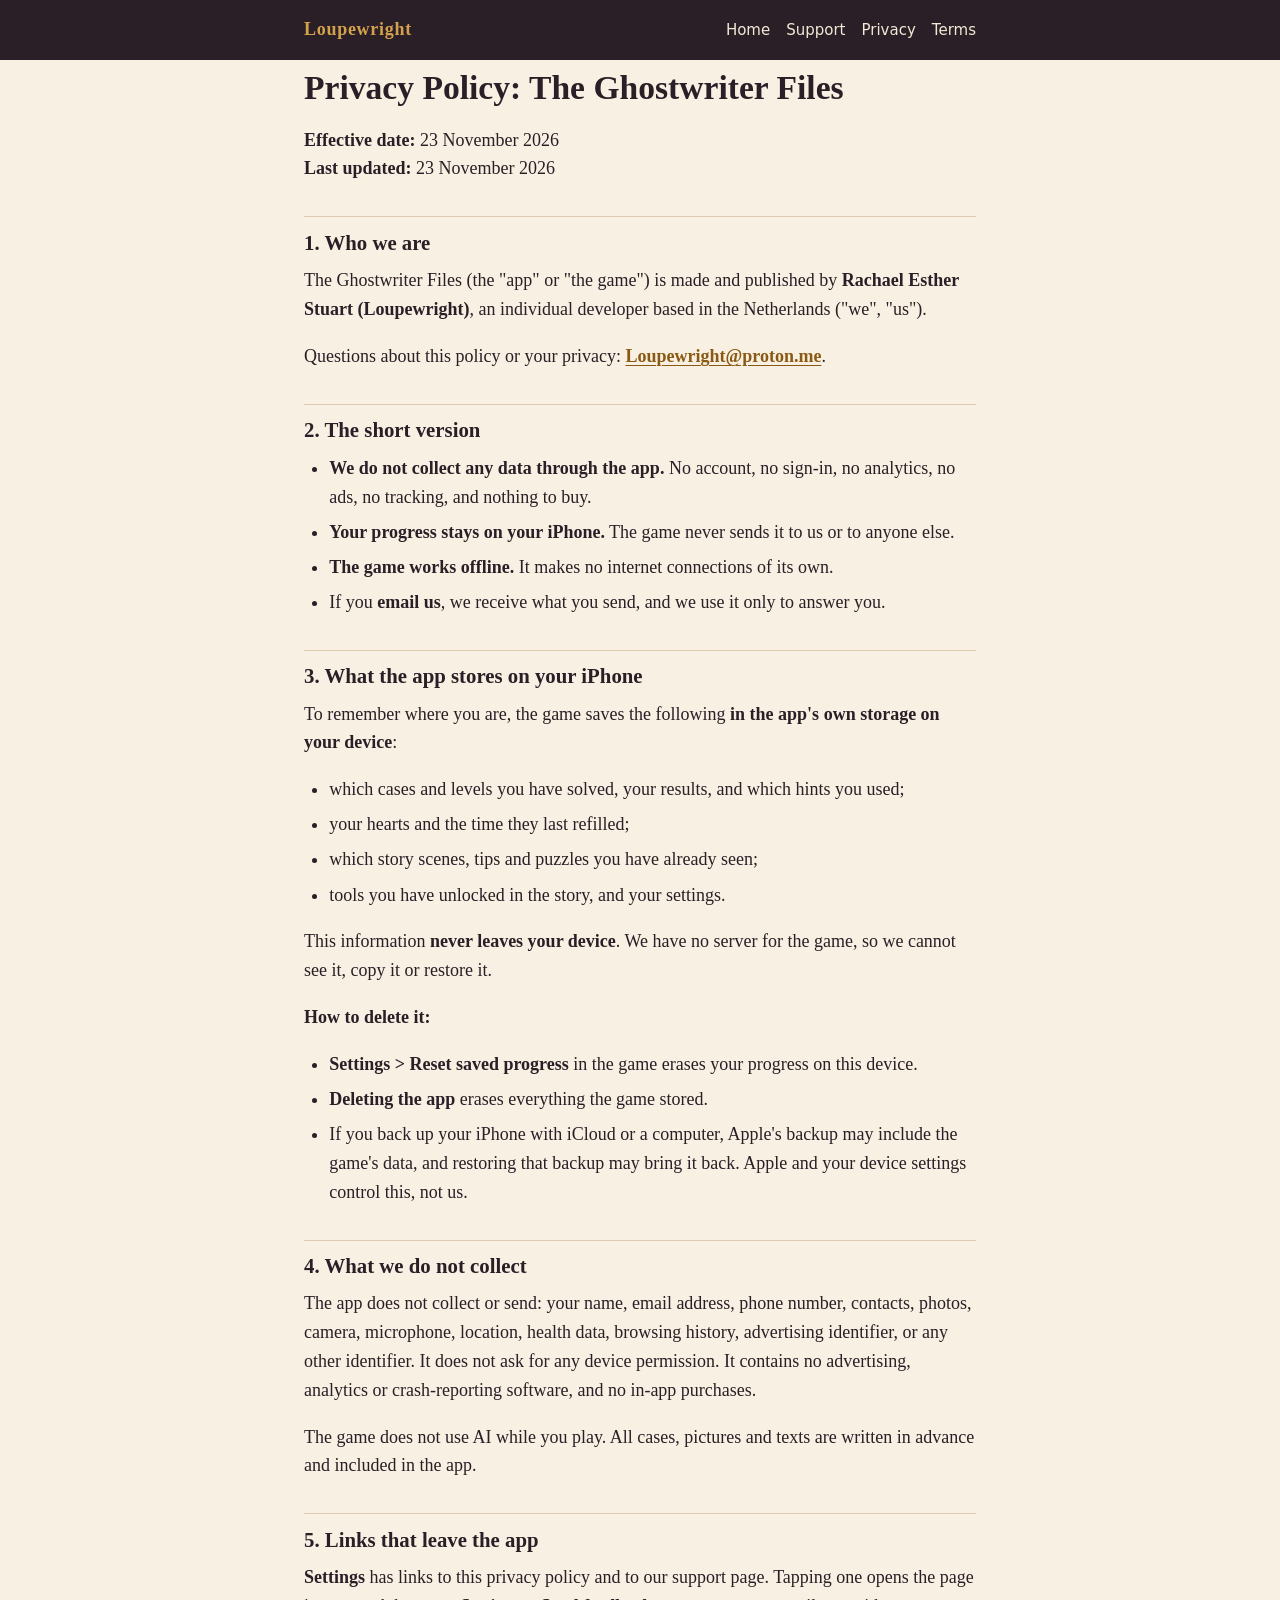
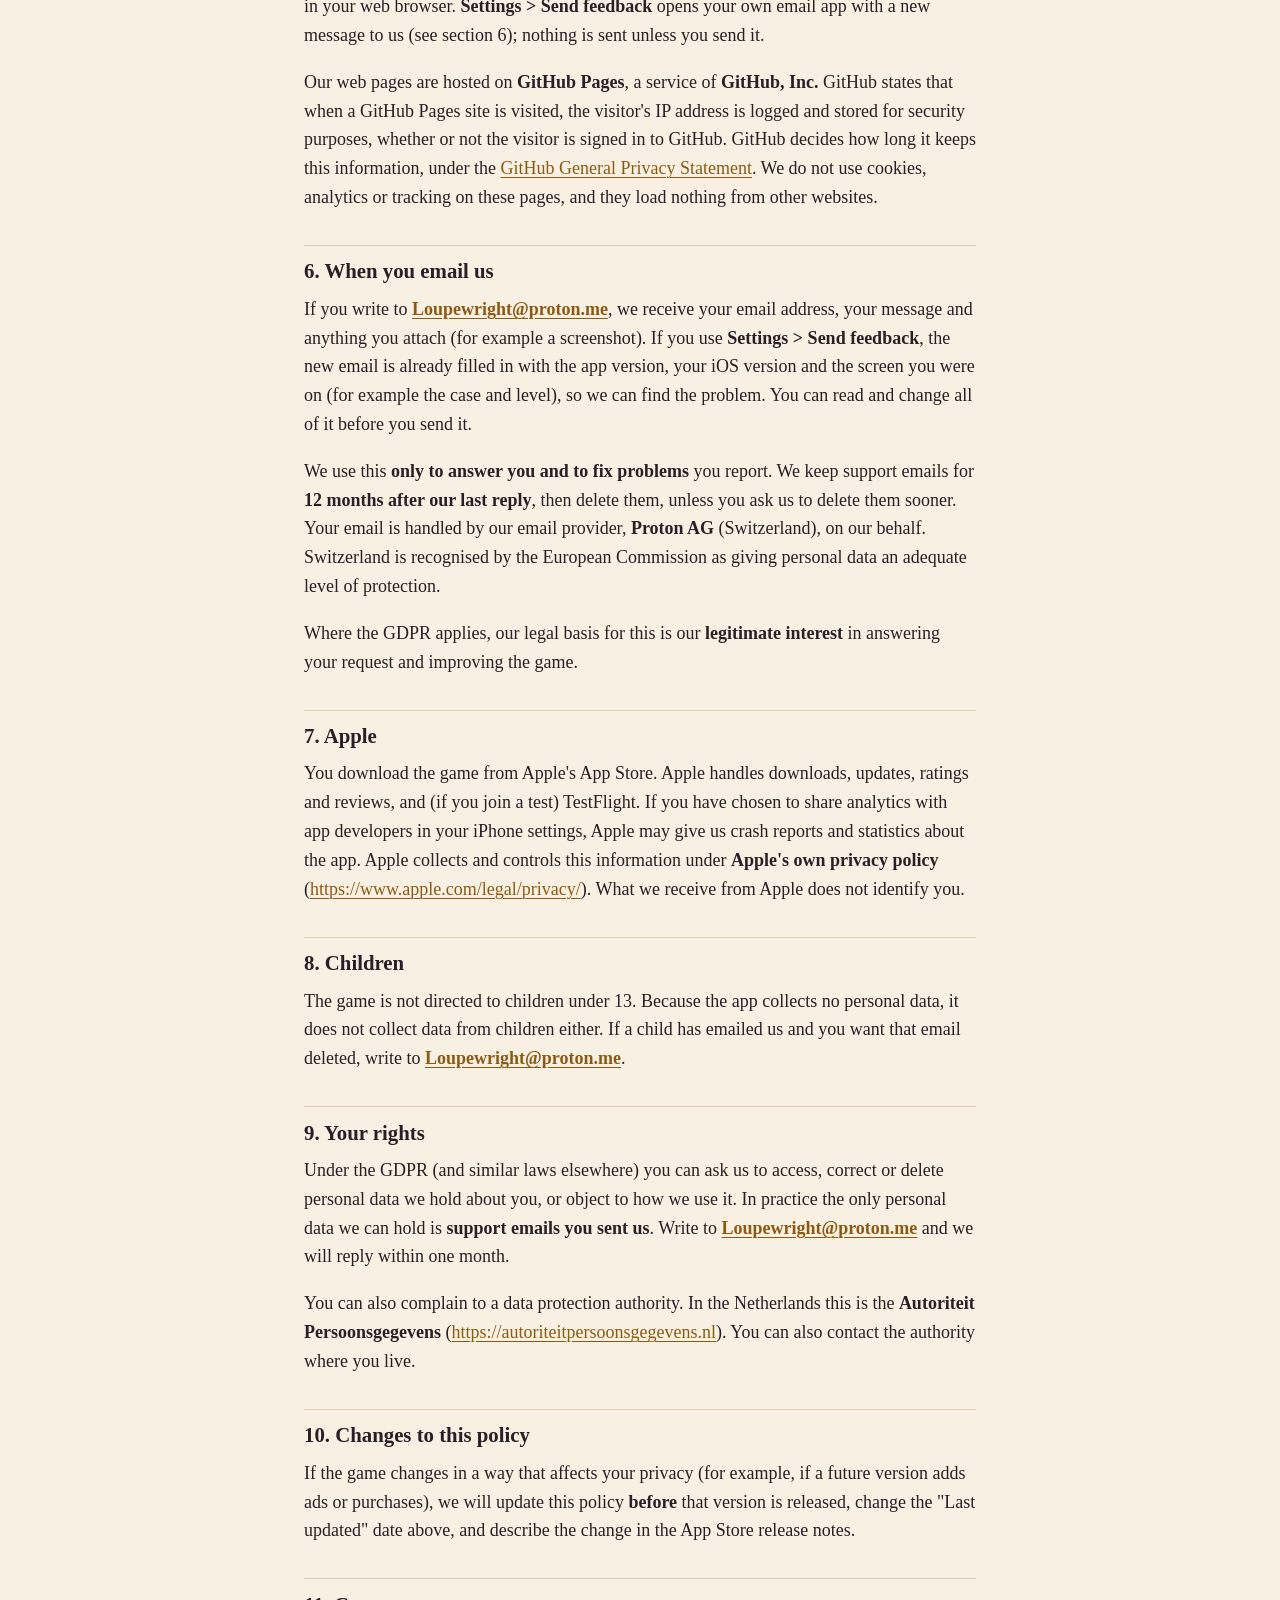
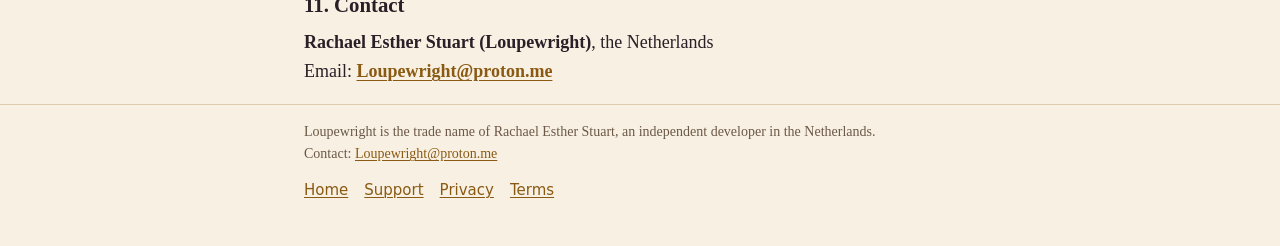
==== privacy/index.html @ 8253a8ee "Add The Ghostwriter Files pages: privacy, support, terms Co-Authored-By: Claude Opus 5.5 <noreply@an" ====
<!doctype html>
<html lang="en">
<head>
<meta charset="utf-8">
<meta name="viewport" content="width=device-width, initial-scale=1">
<meta name="color-scheme" content="light dark">
<meta name="referrer" content="no-referrer">
<meta name="description" content="Privacy policy for The Ghostwriter Files, an iPhone detective game by Loupewright.">
<title>Privacy Policy: The Ghostwriter Files</title>
<link rel="icon" href="data:image/svg+xml,%3Csvg xmlns='http://www.w3.org/2000/svg' viewBox='0 0 32 32'%3E%3Ccircle cx='13' cy='13' r='9' fill='none' stroke='%23D4A24C' stroke-width='4'/%3E%3Cpath d='M20 20l9 9' stroke='%23D4A24C' stroke-width='4' stroke-linecap='round'/%3E%3C/svg%3E">
<link rel="stylesheet" href="../style.css">
</head>
<body>
<header class="site-header">
<div class="wrap">
<a class="brand" href="../">Loupewright</a>
<nav aria-label="Site"><a href="../">Home</a> <a href="../support/">Support</a> <a href="../privacy/">Privacy</a> <a href="../terms/">Terms</a></nav>
</div>
</header>
<main class="wrap">
<h1>Privacy Policy: The Ghostwriter Files</h1>
<article class="doc">
<p><strong>Effective date:</strong> 23 November 2026<br>
<strong>Last updated:</strong> 23 November 2026</p>
<h2 id="1-who-we-are">1. Who we are</h2>
<p>The Ghostwriter Files (the "app" or "the game") is made and published by <strong>Rachael Esther Stuart (Loupewright)</strong>, an individual developer based in the Netherlands ("we", "us").</p>
<p>Questions about this policy or your privacy: <strong><a href="mailto:Loupewright@proton.me">Loupewright@proton.me</a></strong>.</p>
<h2 id="2-the-short-version">2. The short version</h2>
<ul><li><strong>We do not collect any data through the app.</strong> No account, no sign-in, no analytics, no ads, no tracking, and nothing to buy.</li><li><strong>Your progress stays on your iPhone.</strong> The game never sends it to us or to anyone else.</li><li><strong>The game works offline.</strong> It makes no internet connections of its own.</li><li>If you <strong>email us</strong>, we receive what you send, and we use it only to answer you.</li></ul>
<h2 id="3-what-the-app-stores-on-your-iphone">3. What the app stores on your iPhone</h2>
<p>To remember where you are, the game saves the following <strong>in the app's own storage on your device</strong>:</p>
<ul><li>which cases and levels you have solved, your results, and which hints you used;</li><li>your hearts and the time they last refilled;</li><li>which story scenes, tips and puzzles you have already seen;</li><li>tools you have unlocked in the story, and your settings.</li></ul>
<p>This information <strong>never leaves your device</strong>. We have no server for the game, so we cannot see it, copy it or restore it.</p>
<p><strong>How to delete it:</strong></p>
<ul><li><strong>Settings &gt; Reset saved progress</strong> in the game erases your progress on this device.</li><li><strong>Deleting the app</strong> erases everything the game stored.</li><li>If you back up your iPhone with iCloud or a computer, Apple's backup may include the game's data, and restoring that backup may bring it back. Apple and your device settings control this, not us.</li></ul>
<h2 id="4-what-we-do-not-collect">4. What we do not collect</h2>
<p>The app does not collect or send: your name, email address, phone number, contacts, photos, camera, microphone, location, health data, browsing history, advertising identifier, or any other identifier. It does not ask for any device permission. It contains no advertising, analytics or crash-reporting software, and no in-app purchases.</p>
<p>The game does not use AI while you play. All cases, pictures and texts are written in advance and included in the app.</p>
<h2 id="5-links-that-leave-the-app">5. Links that leave the app</h2>
<p><strong>Settings</strong> has links to this privacy policy and to our support page. Tapping one opens the page in your web browser. <strong>Settings &gt; Send feedback</strong> opens your own email app with a new message to us (see section 6); nothing is sent unless you send it.</p>
<p>Our web pages are hosted on <strong>GitHub Pages</strong>, a service of <strong>GitHub, Inc.</strong> GitHub states that when a GitHub Pages site is visited, the visitor's IP address is logged and stored for security purposes, whether or not the visitor is signed in to GitHub. GitHub decides how long it keeps this information, under the <a href="https://docs.github.com/en/site-policy/privacy-policies/github-general-privacy-statement">GitHub General Privacy Statement</a>. We do not use cookies, analytics or tracking on these pages, and they load nothing from other websites.</p>
<h2 id="6-when-you-email-us">6. When you email us</h2>
<p>If you write to <strong><a href="mailto:Loupewright@proton.me">Loupewright@proton.me</a></strong>, we receive your email address, your message and anything you attach (for example a screenshot). If you use <strong>Settings &gt; Send feedback</strong>, the new email is already filled in with the app version, your iOS version and the screen you were on (for example the case and level), so we can find the problem. You can read and change all of it before you send it.</p>
<p>We use this <strong>only to answer you and to fix problems</strong> you report. We keep support emails for <strong>12 months after our last reply</strong>, then delete them, unless you ask us to delete them sooner. Your email is handled by our email provider, <strong>Proton AG</strong> (Switzerland), on our behalf. Switzerland is recognised by the European Commission as giving personal data an adequate level of protection.</p>
<p>Where the GDPR applies, our legal basis for this is our <strong>legitimate interest</strong> in answering your request and improving the game.</p>
<h2 id="7-apple">7. Apple</h2>
<p>You download the game from Apple's App Store. Apple handles downloads, updates, ratings and reviews, and (if you join a test) TestFlight. If you have chosen to share analytics with app developers in your iPhone settings, Apple may give us crash reports and statistics about the app. Apple collects and controls this information under <strong>Apple's own privacy policy</strong> (<a href="https://www.apple.com/legal/privacy/">https://www.apple.com/legal/privacy/</a>). What we receive from Apple does not identify you.</p>
<h2 id="8-children">8. Children</h2>
<p>The game is not directed to children under 13. Because the app collects no personal data, it does not collect data from children either. If a child has emailed us and you want that email deleted, write to <strong><a href="mailto:Loupewright@proton.me">Loupewright@proton.me</a></strong>.</p>
<h2 id="9-your-rights">9. Your rights</h2>
<p>Under the GDPR (and similar laws elsewhere) you can ask us to access, correct or delete personal data we hold about you, or object to how we use it. In practice the only personal data we can hold is <strong>support emails you sent us</strong>. Write to <strong><a href="mailto:Loupewright@proton.me">Loupewright@proton.me</a></strong> and we will reply within one month.</p>
<p>You can also complain to a data protection authority. In the Netherlands this is the <strong>Autoriteit Persoonsgegevens</strong> (<a href="https://autoriteitpersoonsgegevens.nl">https://autoriteitpersoonsgegevens.nl</a>). You can also contact the authority where you live.</p>
<h2 id="10-changes-to-this-policy">10. Changes to this policy</h2>
<p>If the game changes in a way that affects your privacy (for example, if a future version adds ads or purchases), we will update this policy <strong>before</strong> that version is released, change the "Last updated" date above, and describe the change in the App Store release notes.</p>
<h2 id="11-contact">11. Contact</h2>
<p><strong>Rachael Esther Stuart (Loupewright)</strong>, the Netherlands<br>
Email: <strong><a href="mailto:Loupewright@proton.me">Loupewright@proton.me</a></strong></p>
</article>
</main>
<footer class="site-footer">
<div class="wrap">
<p>Loupewright is the trade name of Rachael Esther Stuart, an independent developer in the Netherlands.<br>
Contact: <a href="mailto:Loupewright@proton.me">Loupewright@proton.me</a></p>
<p><a href="../">Home</a> <a href="../support/">Support</a> <a href="../privacy/">Privacy</a> <a href="../terms/">Terms</a></p>
</div>
</footer>
</body>
</html>
---- style.css ----
/* Loupewright pages: one shared stylesheet. No web fonts, no external requests. */
:root {
  color-scheme: light dark;
  --bg: #f8f1e3;
  --surface: #fffaf0;
  --text: #2a1f26;
  --muted: #6b5847;
  --accent: #8a5a14;
  --accent-strong: #6e470f;
  --rule: rgba(138, 90, 20, 0.25);
  --header-bg: #2a1f26;
  --header-text: #f2e8d5;
  --header-accent: #d4a24c;
  --gutter: 16px;
  --measure: 42rem;
}

@media (prefers-color-scheme: dark) {
  :root {
    --bg: #1a1215;
    --surface: #2a1f26;
    --text: #f2e8d5;
    --muted: #b8a99a;
    --accent: #d4a24c;
    --accent-strong: #e7bd6f;
    --rule: rgba(212, 162, 76, 0.22);
    --header-bg: #20161b;
    --header-text: #f2e8d5;
    --header-accent: #d4a24c;
  }
}

*,
*::before,
*::after {
  box-sizing: border-box;
}

html {
  -webkit-text-size-adjust: 100%;
  text-size-adjust: 100%;
}

body {
  margin: 0;
  background: var(--bg);
  color: var(--text);
  font-family: Georgia, "Iowan Old Style", "Palatino Linotype", Palatino, "Times New Roman", serif;
  font-size: 1.0625rem;
  line-height: 1.6;
  overflow-wrap: break-word;
}

.wrap {
  width: 100%;
  max-width: calc(var(--measure) + 2 * var(--gutter));
  margin: 0 auto;
  padding: 0 var(--gutter);
}

a {
  color: var(--accent);
  text-decoration-thickness: 1px;
  text-underline-offset: 0.15em;
}

a:hover {
  color: var(--accent-strong);
}

a:focus-visible {
  outline: 2px solid var(--accent);
  outline-offset: 2px;
  border-radius: 2px;
}

/* Header and footer */
.site-header {
  background: var(--header-bg);
  color: var(--header-text);
}

.site-header .wrap {
  display: flex;
  flex-wrap: wrap;
  align-items: baseline;
  justify-content: space-between;
  gap: 4px 16px;
  padding-top: 12px;
  padding-bottom: 12px;
}

.site-header a {
  color: var(--header-text);
  text-decoration: none;
}

.site-header a:hover,
.site-header .brand {
  color: var(--header-accent);
}

.brand {
  font-weight: bold;
  letter-spacing: 0.04em;
}

.site-header nav,
.site-footer p:last-child {
  display: flex;
  flex-wrap: wrap;
  gap: 4px 16px;
  font-family: system-ui, -apple-system, "Segoe UI", Roboto, sans-serif;
  font-size: 0.9375rem;
}

.site-header nav a {
  display: inline-block;
  padding: 6px 0;
}

main {
  padding-top: 24px;
  padding-bottom: 40px;
}

.site-footer {
  border-top: 1px solid var(--rule);
  color: var(--muted);
  font-size: 0.875rem;
  padding: 16px 0 32px;
}

.site-footer p {
  margin: 0 0 8px;
}

.site-footer p:last-child a {
  padding: 4px 0;
}

/* Text */
h1,
h2,
h3 {
  line-height: 1.25;
  margin: 1.6em 0 0.5em;
}

h1 {
  font-size: 1.75rem;
  margin-top: 0.2em;
}

h2 {
  font-size: 1.3rem;
  padding-top: 0.6em;
  border-top: 1px solid var(--rule);
}

h3 {
  font-size: 1.1rem;
}

.doc > h2:first-child {
  border-top: 0;
  padding-top: 0;
}

p,
ul,
ol {
  margin: 0 0 1em;
}

ul,
ol {
  padding-left: 1.4em;
}

li + li {
  margin-top: 0.35em;
}

.kicker {
  margin: 0;
  color: var(--muted);
  font-family: system-ui, -apple-system, "Segoe UI", Roboto, sans-serif;
  font-size: 0.8125rem;
  letter-spacing: 0.08em;
  text-transform: uppercase;
}

/* Landing */
.hero h1 {
  font-size: 2rem;
  margin-bottom: 0.15em;
}

.tagline {
  color: var(--accent);
  font-size: 1.2rem;
  font-style: italic;
}

.cards {
  list-style: none;
  padding: 0;
  margin: 24px 0 0;
  display: grid;
  gap: 12px;
}

.cards li + li {
  margin-top: 0;
}

.cards a {
  display: block;
  padding: 14px 16px;
  background: var(--surface);
  border: 1px solid var(--rule);
  border-radius: 10px;
  color: var(--text);
  text-decoration: none;
}

.cards a:hover {
  border-color: var(--accent);
}

.cards strong {
  display: block;
  color: var(--accent);
}

.cards span {
  display: block;
  color: var(--muted);
  font-size: 0.9375rem;
}

@media (min-width: 640px) {
  body {
    font-size: 1.125rem;
  }

  h1 {
    font-size: 2.1rem;
  }

  .hero h1 {
    font-size: 2.6rem;
  }

  main {
    padding-top: 40px;
  }
}
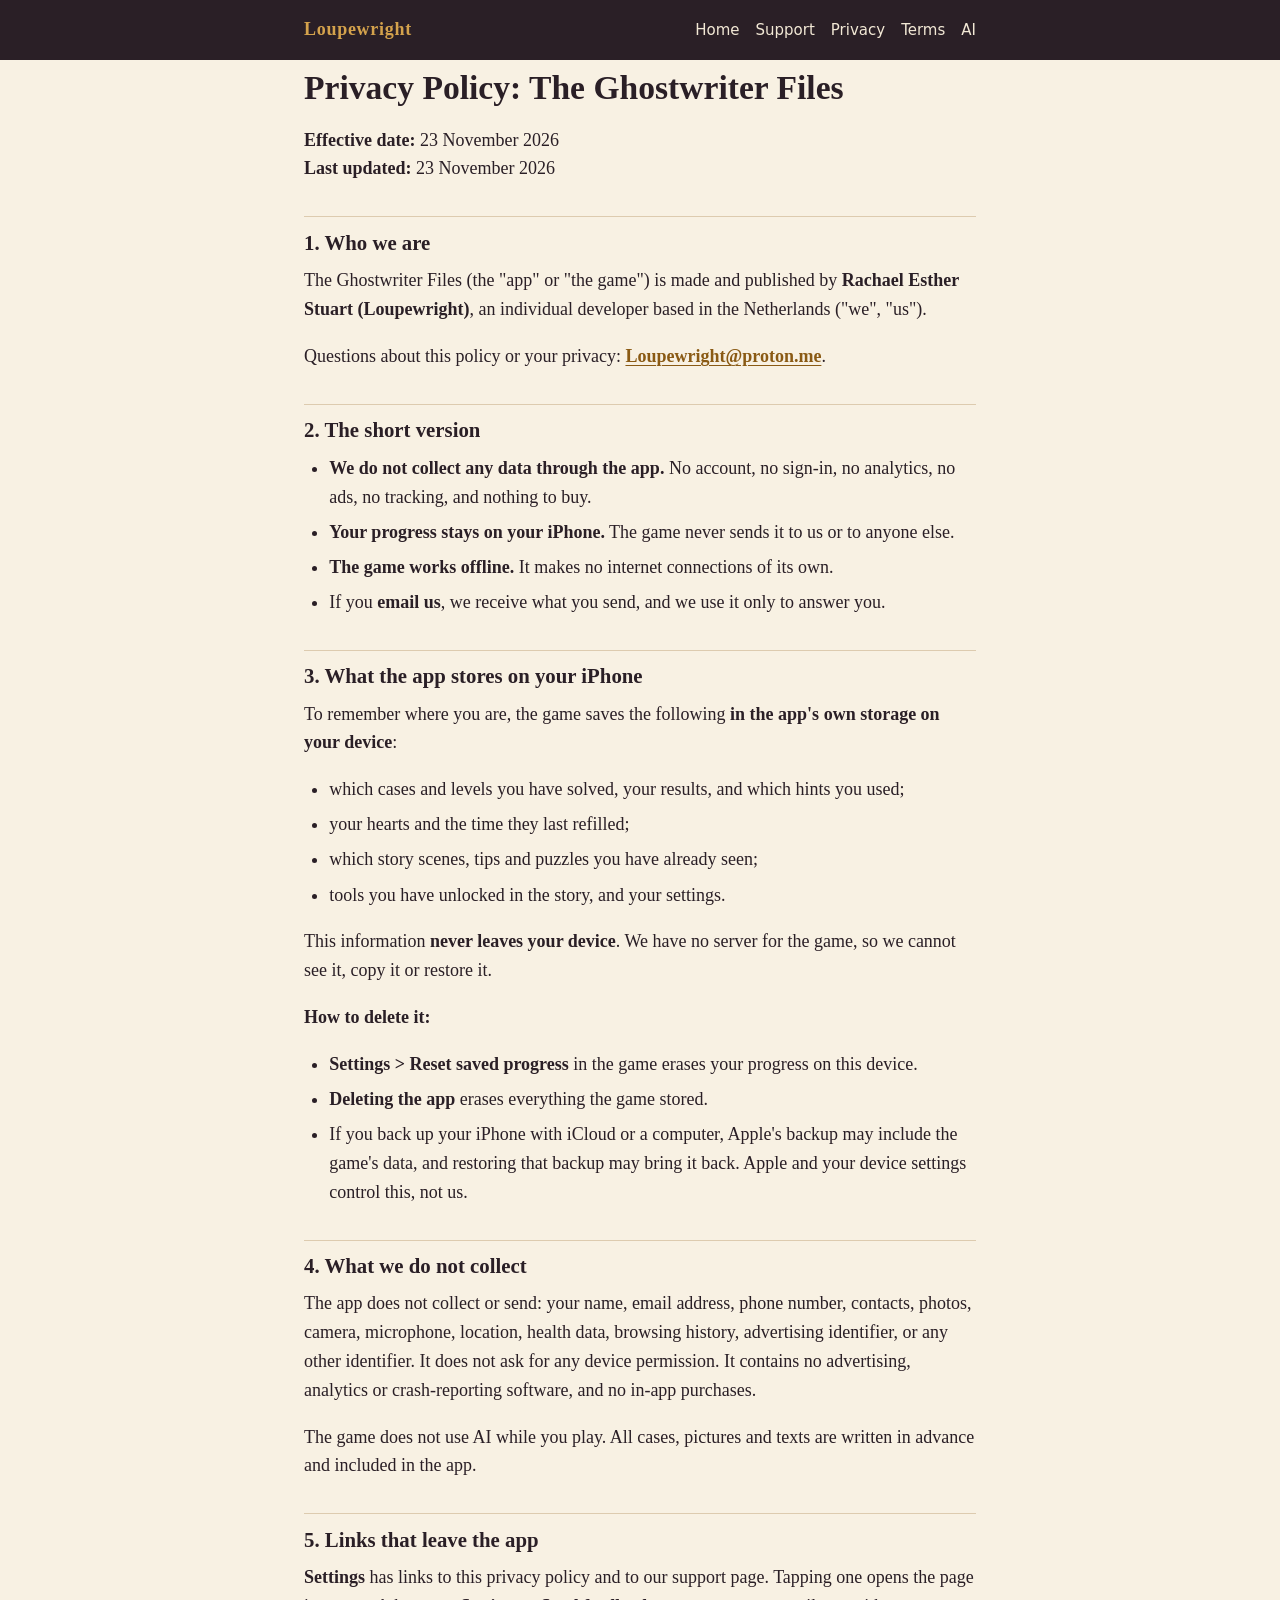
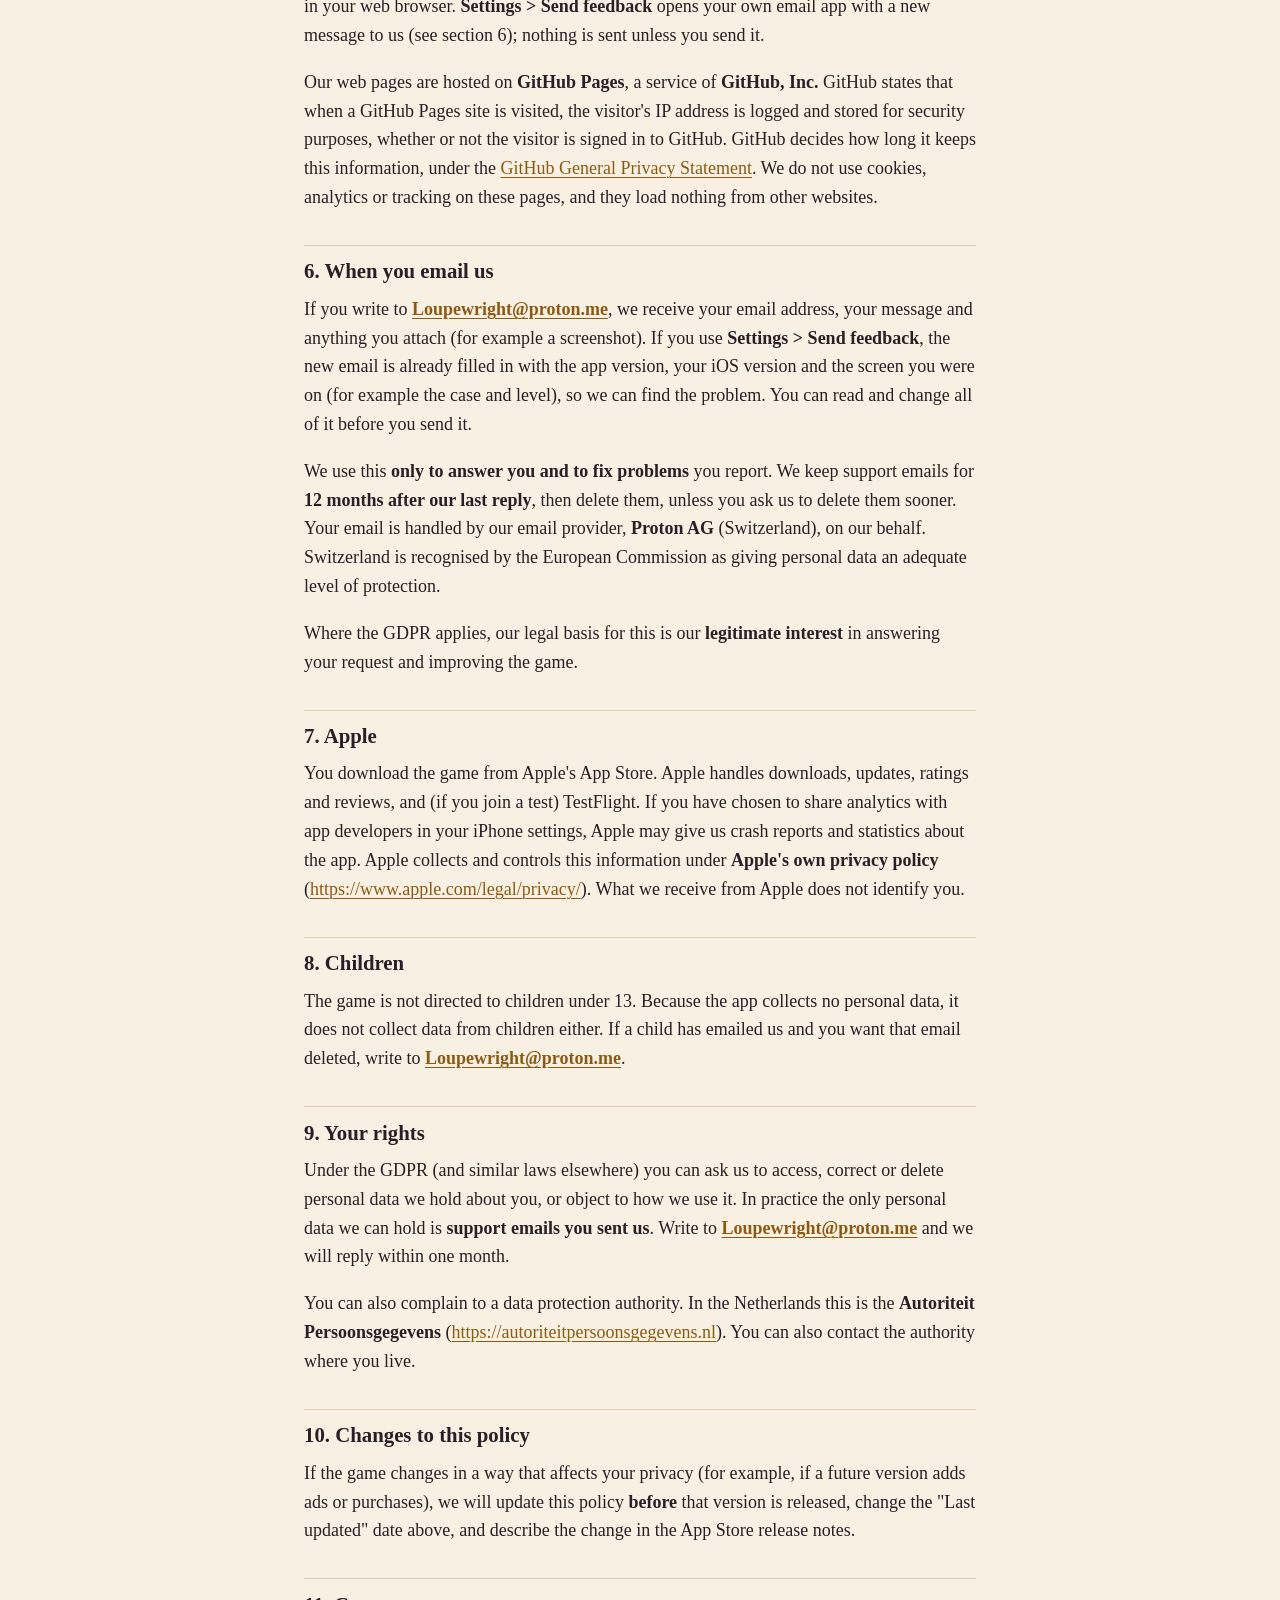
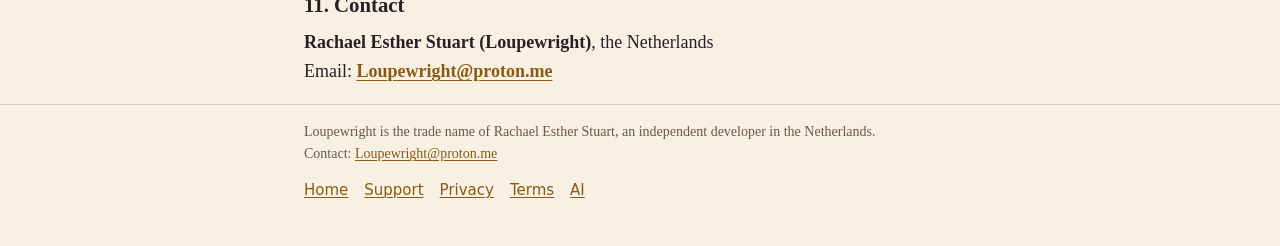
==== commit 2e598cab: "Add AI use page; nav and support link Co-Authored-By: Claude Opus 5.5 <noreply@anthropic.com> Claude" ====
--- a/privacy/index.html
+++ b/privacy/index.html
@@ -14,7 +14,7 @@
 <header class="site-header">
 <div class="wrap">
 <a class="brand" href="../">Loupewright</a>
-<nav aria-label="Site"><a href="../">Home</a> <a href="../support/">Support</a> <a href="../privacy/">Privacy</a> <a href="../terms/">Terms</a></nav>
+<nav aria-label="Site"><a href="../">Home</a> <a href="../support/">Support</a> <a href="../privacy/">Privacy</a> <a href="../terms/">Terms</a> <a href="../ai/">AI</a></nav>
 </div>
 </header>
 <main class="wrap">
@@ -61,7 +61,7 @@
 <div class="wrap">
 <p>Loupewright is the trade name of Rachael Esther Stuart, an independent developer in the Netherlands.<br>
 Contact: <a href="mailto:Loupewright@proton.me">Loupewright@proton.me</a></p>
-<p><a href="../">Home</a> <a href="../support/">Support</a> <a href="../privacy/">Privacy</a> <a href="../terms/">Terms</a></p>
+<p><a href="../">Home</a> <a href="../support/">Support</a> <a href="../privacy/">Privacy</a> <a href="../terms/">Terms</a> <a href="../ai/">AI</a></p>
 </div>
 </footer>
 </body>
